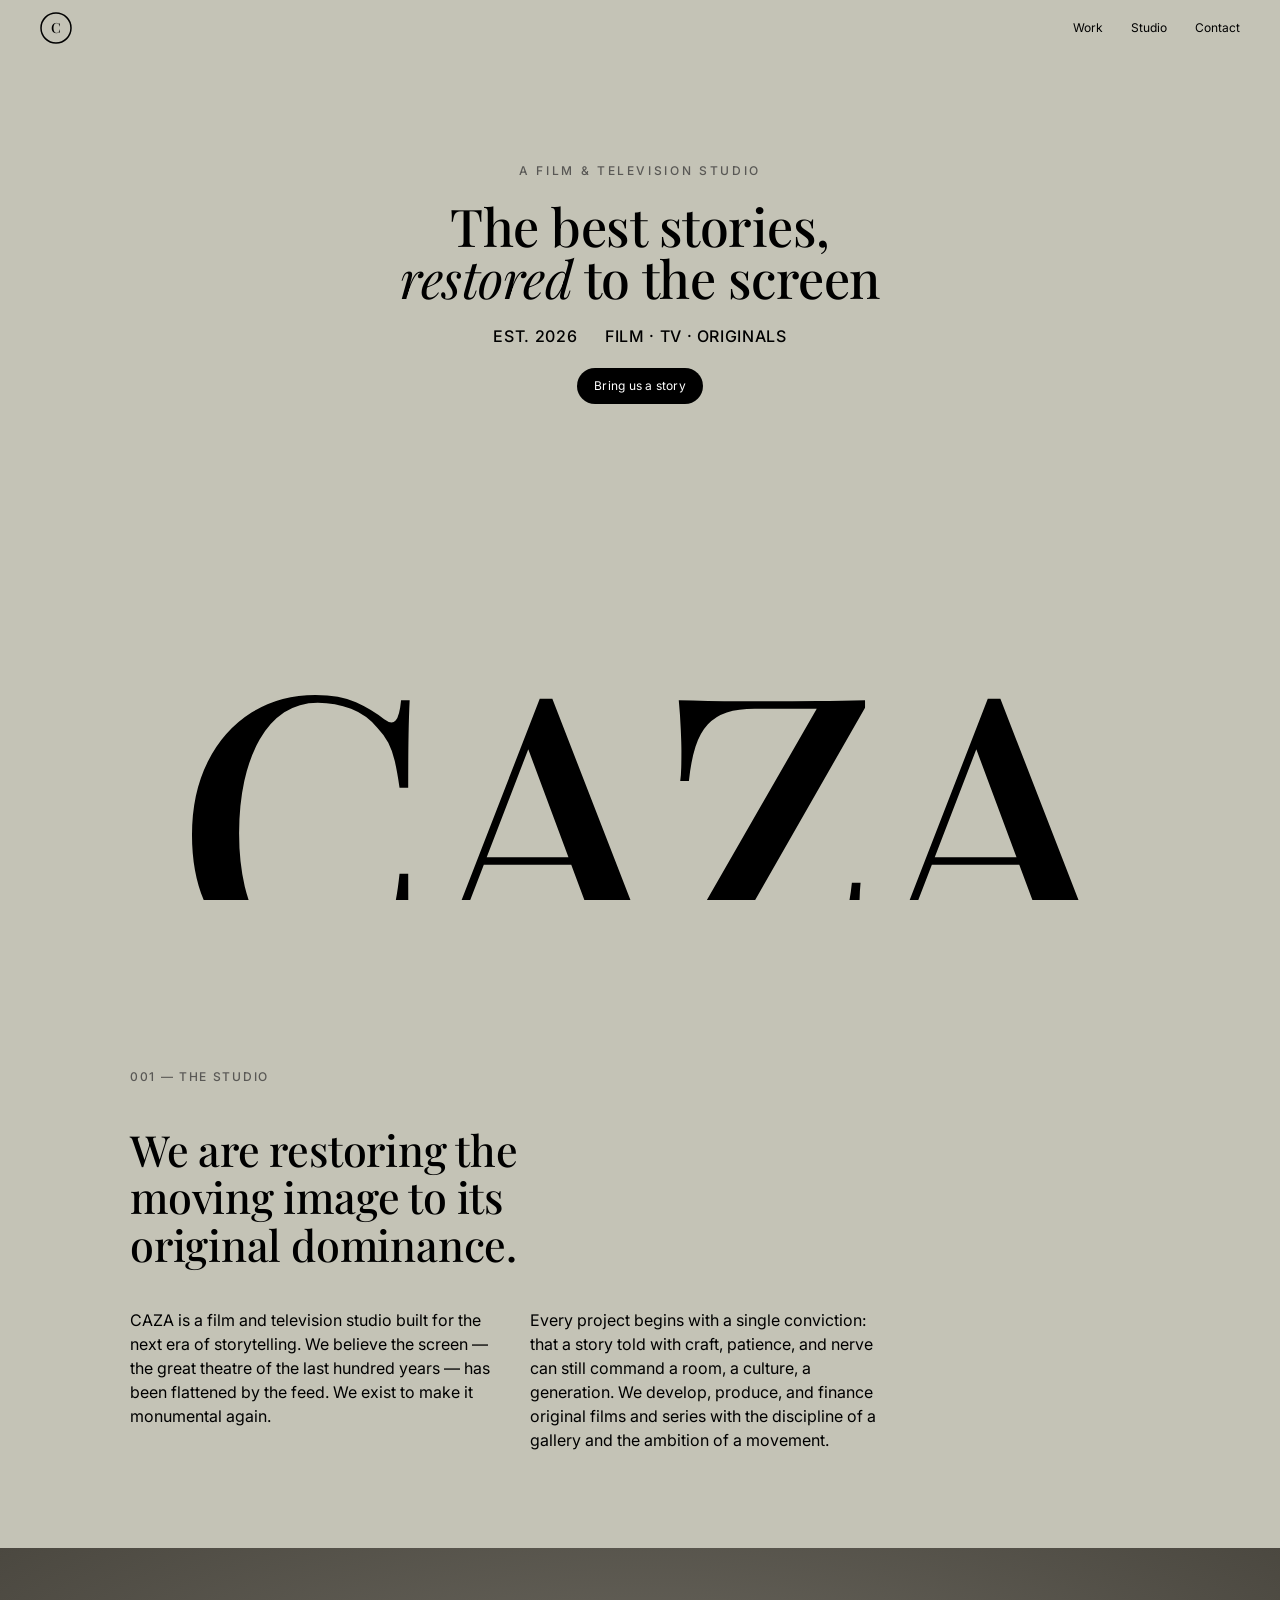
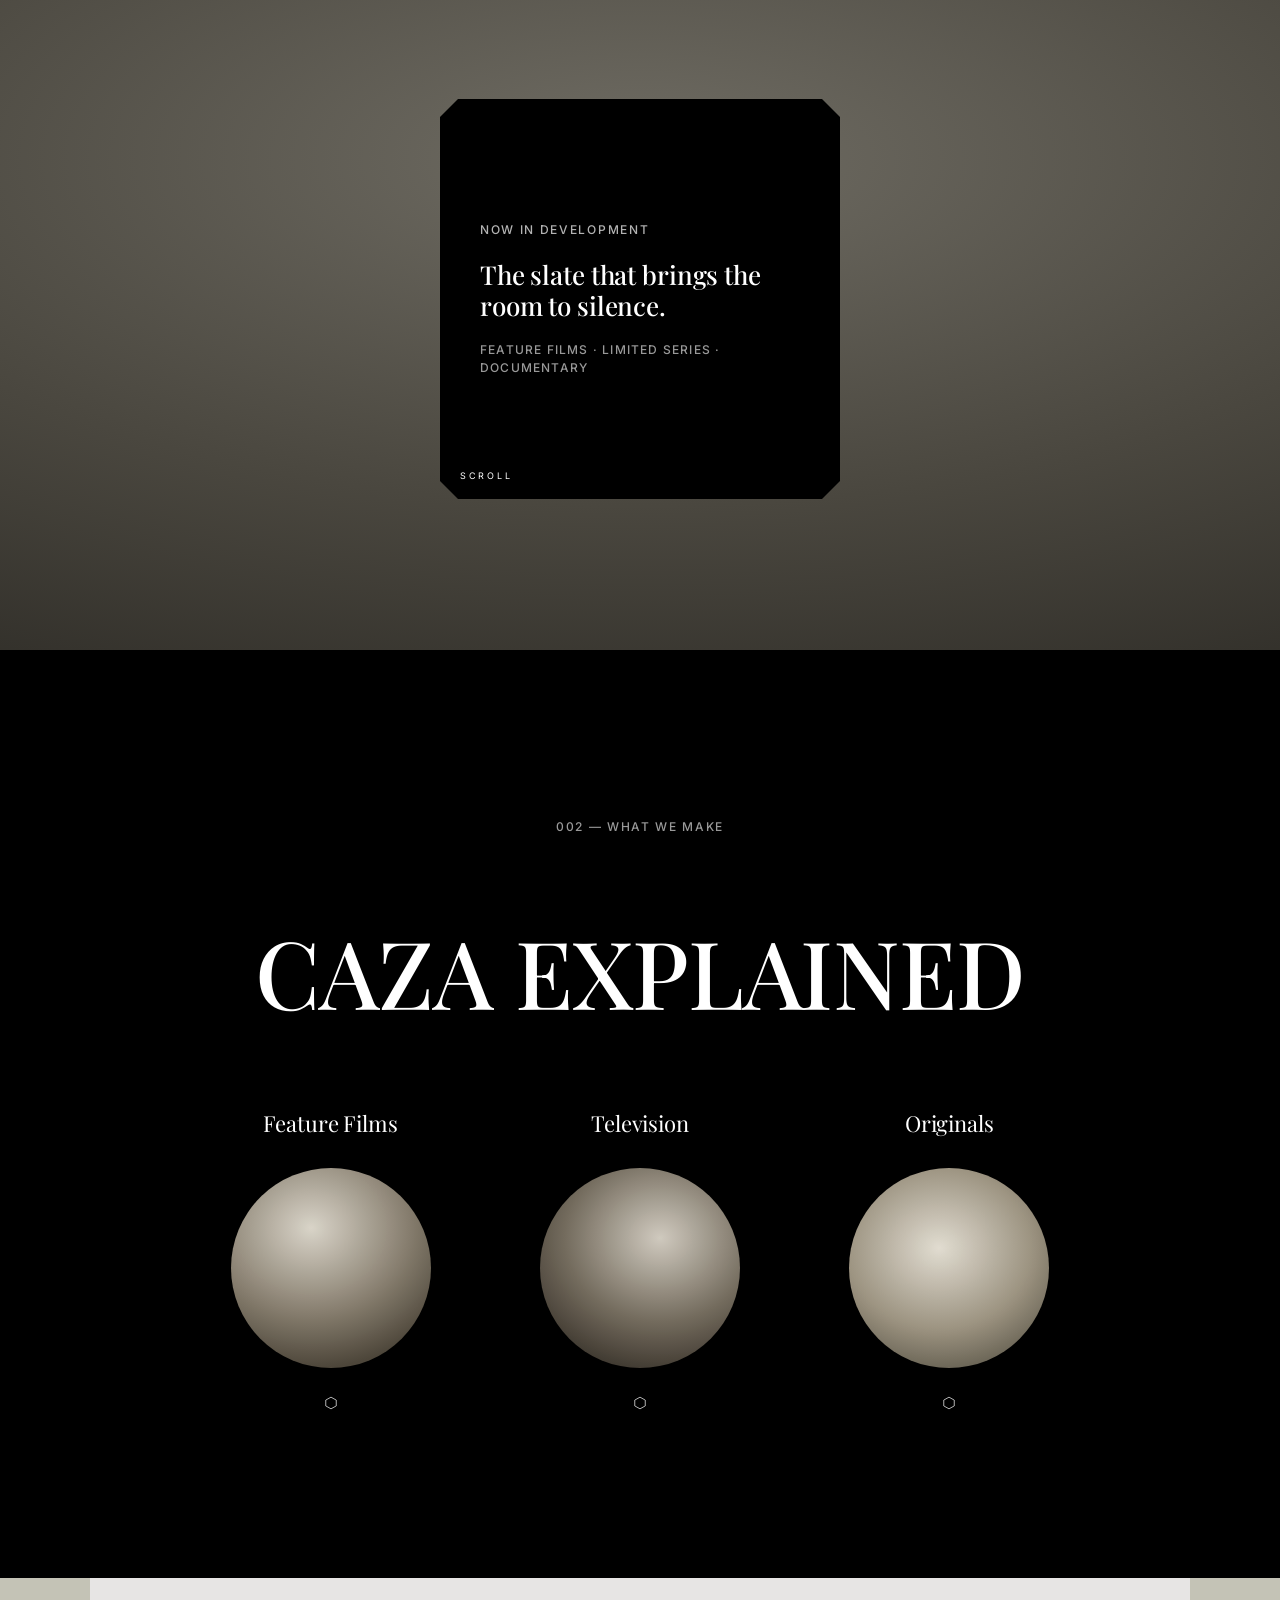
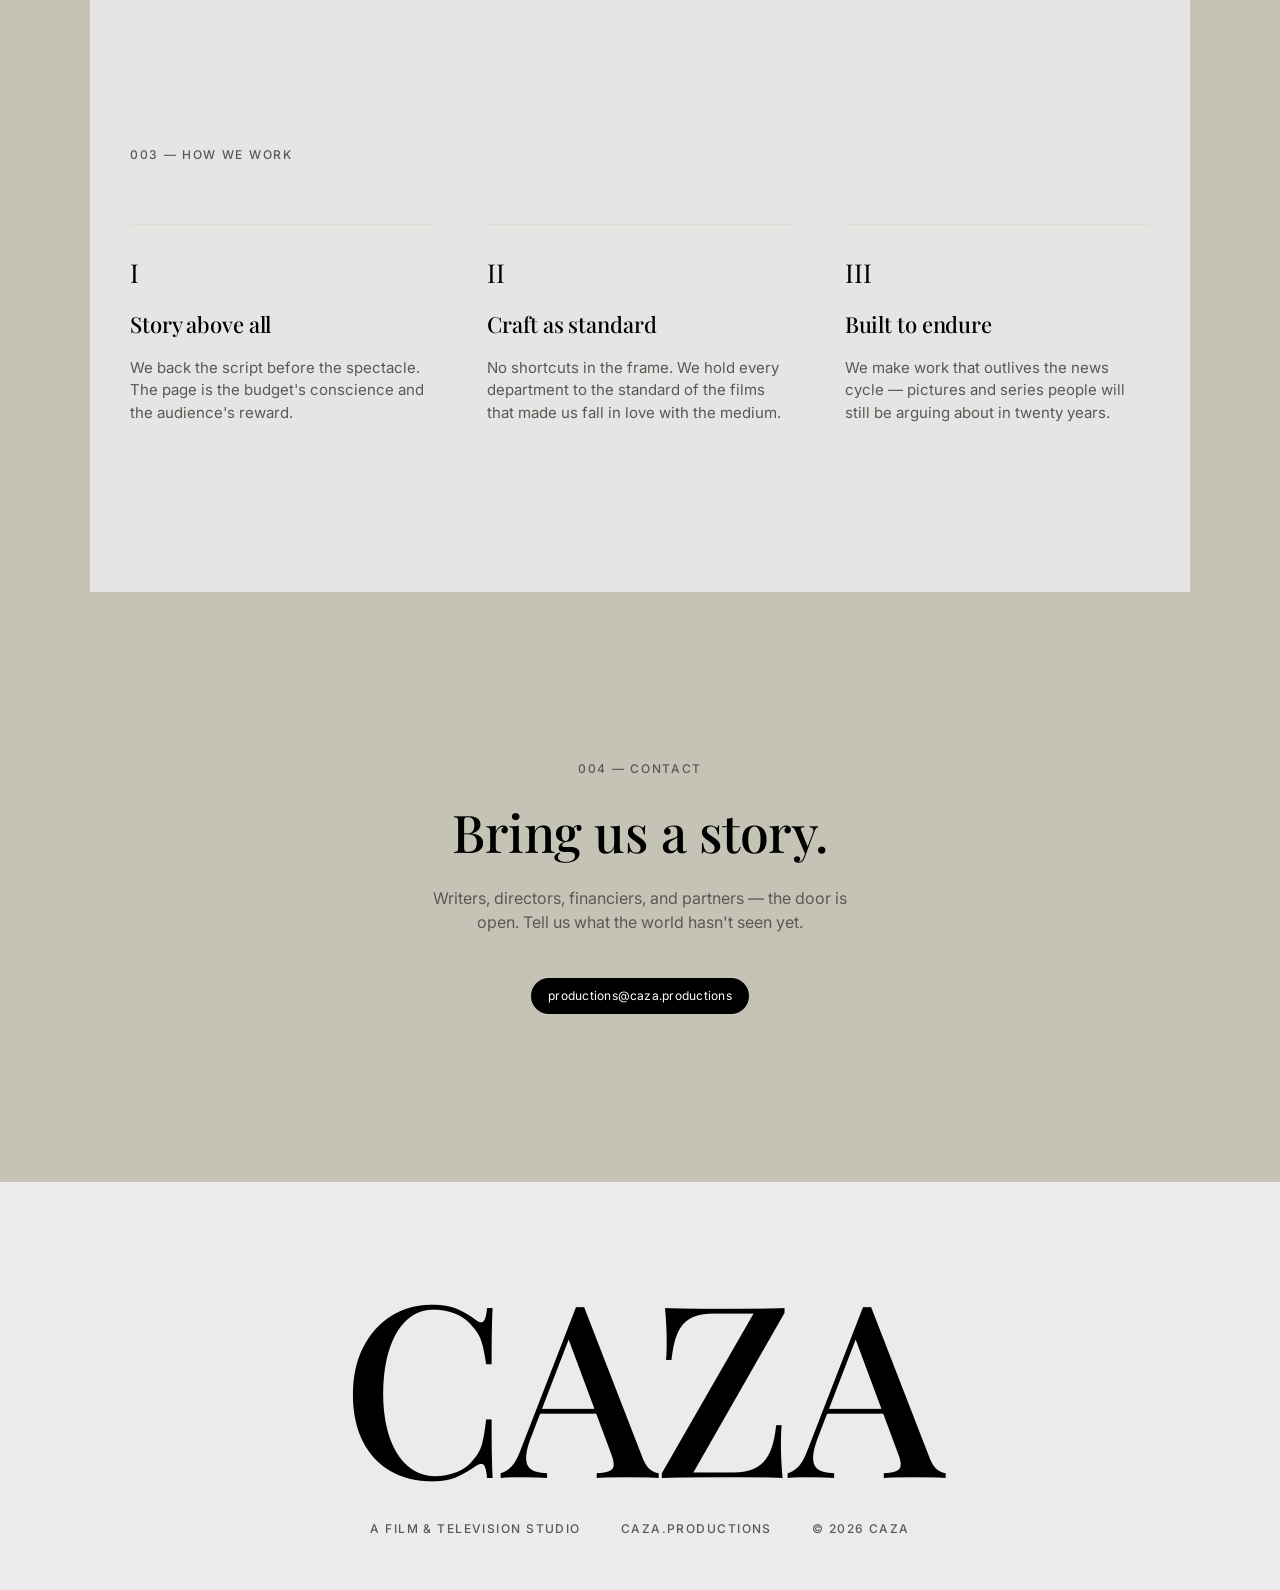
==== index.html @ cc5bd360 "Build CAZA studio website on the Structured design system A single-page static site for the film & t" ====
<!DOCTYPE html>
<html lang="en">
<head>
  <meta charset="UTF-8" />
  <meta name="viewport" content="width=device-width, initial-scale=1.0" />
  <title>CAZA — A Film &amp; Television Studio</title>
  <meta name="description" content="CAZA is a film and television studio telling the best stories and restoring the moving image to its original dominance." />
  <link rel="preconnect" href="https://fonts.googleapis.com" />
  <link rel="preconnect" href="https://fonts.gstatic.com" crossorigin />
  <link href="https://fonts.googleapis.com/css2?family=Playfair+Display:ital,wght@0,400;0,500;0,600;1,400;1,500&family=Inter:wght@400;500&display=swap" rel="stylesheet" />
  <link rel="stylesheet" href="styles.css" />
</head>
<body>
  <!-- ─────────────────────────  HEADER  ───────────────────────── -->
  <header class="header">
    <a class="logo-mark" href="#top" aria-label="CAZA home">
      <svg viewBox="0 0 32 32" width="32" height="32" aria-hidden="true">
        <circle cx="16" cy="16" r="15" fill="none" stroke="currentColor" stroke-width="1.5" />
        <text x="16" y="21" text-anchor="middle" class="logo-letter">C</text>
      </svg>
    </a>
    <nav class="header-nav">
      <a href="#work" class="ghost-link">Work</a>
      <a href="#studio" class="ghost-link">Studio</a>
      <a href="#contact" class="ghost-link">Contact</a>
    </nav>
  </header>

  <!-- ─────────────────────────  HERO  ───────────────────────── -->
  <section class="hero" id="top">
    <div class="hero-cluster">
      <p class="hero-eyebrow">A FILM &amp; TELEVISION STUDIO</p>
      <h1 class="hero-line">The best stories, <em>restored</em> to the screen</h1>
      <div class="stat-row">
        <span class="stat">EST. 2026</span>
        <span class="stat">FILM · TV · ORIGINALS</span>
      </div>
      <a class="pill-button" href="#contact">Bring us a story</a>
    </div>
    <div class="hero-wordmark" aria-hidden="true">CAZA</div>
  </section>

  <!-- ─────────────────────────  MANIFESTO  ───────────────────────── -->
  <section class="manifesto" id="studio">
    <p class="section-label">001 — THE STUDIO</p>
    <h2 class="manifesto-title">We are restoring the moving image to its original dominance.</h2>
    <div class="manifesto-body">
      <p>CAZA is a film and television studio built for the next era of storytelling. We believe the screen — the great theatre of the last hundred years — has been flattened by the feed. We exist to make it monumental again.</p>
      <p>Every project begins with a single conviction: that a story told with craft, patience, and nerve can still command a room, a culture, a generation. We develop, produce, and finance original films and series with the discipline of a gallery and the ambition of a movement.</p>
    </div>
  </section>

  <!-- ─────────────────────────  FLOATING CARD OVER IMAGE  ───────────────────────── -->
  <section class="canvas-section" aria-label="Featured slate">
    <div class="product-card">
      <p class="card-kicker">NOW IN DEVELOPMENT</p>
      <h3 class="card-title">The slate that brings the room to silence.</h3>
      <p class="card-meta">FEATURE FILMS · LIMITED SERIES · DOCUMENTARY</p>
      <span class="card-scroll">SCROLL</span>
    </div>
  </section>

  <!-- ─────────────────────────  DARK FEATURE — WHAT WE DO  ───────────────────────── -->
  <section class="feature" id="work">
    <p class="section-label section-label--light">002 — WHAT WE MAKE</p>
    <h2 class="feature-heading">CAZA EXPLAINED</h2>
    <div class="vignette-grid">
      <article class="vignette">
        <p class="vignette-caption">Feature Films</p>
        <div class="vignette-circle vignette-circle--one"></div>
        <svg class="hex" viewBox="0 0 24 24" aria-hidden="true"><polygon points="12,2 21,7 21,17 12,22 3,17 3,7" fill="none" stroke="currentColor" stroke-width="1.2"/></svg>
      </article>
      <article class="vignette">
        <p class="vignette-caption">Television</p>
        <div class="vignette-circle vignette-circle--two"></div>
        <svg class="hex" viewBox="0 0 24 24" aria-hidden="true"><polygon points="12,2 21,7 21,17 12,22 3,17 3,7" fill="none" stroke="currentColor" stroke-width="1.2"/></svg>
      </article>
      <article class="vignette">
        <p class="vignette-caption">Originals</p>
        <div class="vignette-circle vignette-circle--three"></div>
        <svg class="hex" viewBox="0 0 24 24" aria-hidden="true"><polygon points="12,2 21,7 21,17 12,22 3,17 3,7" fill="none" stroke="currentColor" stroke-width="1.2"/></svg>
      </article>
    </div>
  </section>

  <!-- ─────────────────────────  PRINCIPLES  ───────────────────────── -->
  <section class="principles">
    <p class="section-label">003 — HOW WE WORK</p>
    <div class="principle-list">
      <div class="principle">
        <span class="principle-index">I</span>
        <h3 class="principle-title">Story above all</h3>
        <p class="principle-text">We back the script before the spectacle. The page is the budget's conscience and the audience's reward.</p>
      </div>
      <div class="principle">
        <span class="principle-index">II</span>
        <h3 class="principle-title">Craft as standard</h3>
        <p class="principle-text">No shortcuts in the frame. We hold every department to the standard of the films that made us fall in love with the medium.</p>
      </div>
      <div class="principle">
        <span class="principle-index">III</span>
        <h3 class="principle-title">Built to endure</h3>
        <p class="principle-text">We make work that outlives the news cycle — pictures and series people will still be arguing about in twenty years.</p>
      </div>
    </div>
  </section>

  <!-- ─────────────────────────  CONTACT  ───────────────────────── -->
  <section class="contact" id="contact">
    <p class="section-label">004 — CONTACT</p>
    <h2 class="contact-title">Bring us a story.</h2>
    <p class="contact-text">Writers, directors, financiers, and partners — the door is open. Tell us what the world hasn't seen yet.</p>
    <a class="pill-button" href="mailto:productions@caza.productions">productions@caza.productions</a>
  </section>

  <!-- ─────────────────────────  FOOTER  ───────────────────────── -->
  <footer class="footer">
    <div class="footer-mark">CAZA</div>
    <div class="footer-meta">
      <span>A FILM &amp; TELEVISION STUDIO</span>
      <span>caza.productions</span>
      <span>© 2026 CAZA</span>
    </div>
  </footer>
</body>
</html>
---- styles.css ----
/* ═══════════════════════════════════════════════════════════════
   CAZA — Structured design system
   Renaissance gallery on putty paper
   ═══════════════════════════════════════════════════════════════ */

:root {
  /* Colors */
  --color-putty: #c4c3b6;
  --color-ink: #000000;
  --color-bone: #e7e5e4;
  --color-chalk: #ebebeb;
  --color-vellum: #dfdcd5;
  --color-graphite: #595855;
  --color-ash: #808080;
  --color-paper: #ffffff;

  /* Fonts — Davinci (serif) substituted by Playfair Display,
     Helvetica Now (grotesk) substituted by Inter */
  --font-davinci: 'Playfair Display', Canela, 'Tiempos Headline', Georgia, serif;
  --font-helvetica-now: 'Inter', 'Helvetica Neue', Helvetica, Arial, sans-serif;

  /* Type scale */
  --text-body-sm: 15px;
  --text-subheading: 22px;
  --text-heading-sm: 26px;
  --text-heading: 43px;
  --text-heading-lg: 52px;
  --text-display: 374px;

  /* Spacing */
  --spacing-16: 16px;
  --spacing-20: 20px;
  --spacing-28: 28px;
  --spacing-32: 32px;
  --spacing-40: 40px;
  --spacing-52: 52px;
  --spacing-60: 60px;
  --spacing-96: 96px;
  --spacing-168: 168px;

  /* Layout */
  --section-gap: 80px;
  --card-padding: 24px;

  /* Radius */
  --radius-sm: 2px;
  --radius-lg: 9px;
  --radius-buttons: 28.8px;
}

/* ───────────────────────────  RESET  ─────────────────────────── */
*,
*::before,
*::after { box-sizing: border-box; }

html { scroll-behavior: smooth; }

body {
  margin: 0;
  background: var(--color-putty);
  color: var(--color-ink);
  font-family: var(--font-helvetica-now);
  font-size: var(--text-body-sm);
  line-height: 1.5;
  -webkit-font-smoothing: antialiased;
  text-rendering: optimizeLegibility;
  overflow-x: hidden;
}

h1, h2, h3, p { margin: 0; }
a { color: inherit; }

/* ───────────────────  SHARED LABELS / BUTTONS  ─────────────────── */
.section-label {
  font-family: var(--font-helvetica-now);
  font-size: 12px;
  font-weight: 500;
  letter-spacing: 0.14em;
  text-transform: uppercase;
  color: var(--color-graphite);
}
.section-label--light { color: var(--color-paper); opacity: 0.6; }

.pill-button {
  display: inline-block;
  background: var(--color-ink);
  color: var(--color-paper);
  font-family: var(--font-helvetica-now);
  font-size: 12px;
  font-weight: 400;
  letter-spacing: 0.02em;
  text-decoration: none;
  padding: 9px 17px;
  border-radius: var(--radius-buttons);
  transition: opacity 0.2s ease;
}
.pill-button:hover { opacity: 0.82; }

.ghost-link {
  font-family: var(--font-helvetica-now);
  font-size: 12px;
  font-weight: 400;
  text-decoration: none;
  border-radius: var(--radius-sm);
}
.ghost-link:hover { text-decoration: underline; }

/* ───────────────────────────  HEADER  ─────────────────────────── */
.header {
  position: absolute;
  top: 0; left: 0; right: 0;
  z-index: 10;
  height: 40px;
  display: flex;
  align-items: center;
  justify-content: space-between;
  padding: var(--spacing-28) var(--spacing-40);
}
.logo-mark { display: inline-flex; color: var(--color-ink); }
.logo-letter {
  font-family: var(--font-davinci);
  font-size: 14px;
  font-weight: 500;
  fill: currentColor;
}
.header-nav { display: flex; gap: var(--spacing-28); }

/* ───────────────────────────  HERO  ─────────────────────────── */
.hero {
  position: relative;
  min-height: 100vh;
  background: var(--color-putty);
  display: flex;
  flex-direction: column;
  align-items: center;
  justify-content: flex-start;
  overflow: hidden;
}
.hero-cluster {
  margin-top: clamp(120px, 18vh, 220px);
  display: flex;
  flex-direction: column;
  align-items: center;
  text-align: center;
  gap: var(--spacing-20);
  z-index: 2;
  padding: 0 var(--spacing-20);
}
.hero-eyebrow {
  font-size: 12px;
  font-weight: 500;
  letter-spacing: 0.22em;
  color: var(--color-graphite);
}
.hero-line {
  font-family: var(--font-davinci);
  font-weight: 500;
  font-size: var(--text-heading-lg);
  line-height: 1;
  letter-spacing: -0.47px;
  max-width: 16ch;
}
.hero-line em { font-style: italic; font-weight: 400; }
.stat-row { display: flex; gap: var(--spacing-28); }
.stat {
  font-size: 16px;
  font-weight: 500;
  letter-spacing: 0.04em;
}

/* The signature monumental wordmark — cropped at the viewport edges */
.hero-wordmark {
  position: absolute;
  bottom: -0.18em;
  left: 50%;
  transform: translateX(-50%);
  font-family: var(--font-davinci);
  font-weight: 500;
  font-size: clamp(120px, 34vw, 374px);
  line-height: 0.84;
  letter-spacing: -0.02em;
  color: var(--color-ink);
  white-space: nowrap;
  pointer-events: none;
  z-index: 1;
}

/* ───────────────────────────  MANIFESTO  ─────────────────────────── */
.manifesto {
  background: var(--color-putty);
  padding: var(--spacing-168) var(--spacing-40) var(--spacing-96);
  display: flex;
  flex-direction: column;
  gap: var(--spacing-40);
  max-width: 1100px;
  margin: 0 auto;
}
.manifesto-title {
  font-family: var(--font-davinci);
  font-weight: 500;
  font-size: var(--text-heading);
  line-height: 1.1;
  letter-spacing: -0.215px;
  max-width: 18ch;
}
.manifesto-body {
  display: grid;
  grid-template-columns: repeat(2, 1fr);
  gap: var(--spacing-40);
  max-width: 760px;
}
.manifesto-body p { font-size: 16px; line-height: 1.5; }

/* ───────────────────  FLOATING CARD OVER CANVAS  ─────────────────── */
.canvas-section {
  position: relative;
  min-height: 78vh;
  display: flex;
  align-items: center;
  justify-content: center;
  /* Classical-painting atmosphere — warm graphite canvas tones, flat */
  background:
    radial-gradient(120% 90% at 50% 30%, #6f6c63 0%, #4a473f 55%, #2c2a25 100%);
  padding: var(--spacing-96) var(--spacing-20);
}
.product-card {
  position: relative;
  width: min(400px, 86vw);
  aspect-ratio: 1 / 1;
  background: var(--color-ink);
  color: var(--color-paper);
  border-radius: var(--radius-lg);
  /* notched / hexagonal corner cuts */
  clip-path: polygon(
    18px 0, calc(100% - 18px) 0, 100% 18px,
    100% calc(100% - 18px), calc(100% - 18px) 100%,
    18px 100%, 0 calc(100% - 18px), 0 18px
  );
  padding: var(--spacing-40);
  display: flex;
  flex-direction: column;
  justify-content: center;
  gap: var(--spacing-20);
}
.card-kicker {
  font-size: 12px;
  font-weight: 500;
  letter-spacing: 0.14em;
  text-transform: uppercase;
  opacity: 0.7;
}
.card-title {
  font-family: var(--font-davinci);
  font-weight: 500;
  font-size: var(--text-heading-sm);
  line-height: 1.2;
  letter-spacing: -0.13px;
}
.card-meta {
  font-size: 12px;
  font-weight: 500;
  letter-spacing: 0.1em;
  opacity: 0.6;
}
.card-scroll {
  position: absolute;
  left: var(--spacing-20);
  bottom: var(--spacing-16);
  font-size: 9px;
  font-weight: 400;
  letter-spacing: 0.3em;
}

/* ───────────────────────  DARK FEATURE  ─────────────────────── */
.feature {
  background: var(--color-ink);
  color: var(--color-paper);
  padding: var(--spacing-168) var(--spacing-40);
  display: flex;
  flex-direction: column;
  align-items: center;
  gap: var(--spacing-96);
}
.feature-heading {
  font-family: var(--font-davinci);
  font-weight: 500;
  font-size: clamp(56px, 9vw, 94px);
  line-height: 0.84;
  letter-spacing: -0.85px;
  text-align: center;
  color: var(--color-paper);
}
.vignette-grid {
  display: grid;
  grid-template-columns: repeat(3, 1fr);
  gap: var(--spacing-28);
  width: 100%;
  max-width: 900px;
}
.vignette {
  display: flex;
  flex-direction: column;
  align-items: center;
  gap: var(--spacing-28);
}
.vignette-caption {
  font-family: var(--font-davinci);
  font-weight: 400;
  font-size: var(--text-subheading);
  letter-spacing: -0.11px;
}
.vignette-circle {
  width: 200px;
  height: 200px;
  max-width: 56vw;
  border-radius: 50%;
  background-color: var(--color-ash);
  background-size: cover;
  background-position: center;
  filter: grayscale(0.2) contrast(1.02);
}
/* Classical-painting tonal fills (flat reproductions, no real photos) */
.vignette-circle--one {
  background-image: radial-gradient(80% 70% at 40% 30%, #d8d2c4, #8a7f6c 60%, #4f4738);
}
.vignette-circle--two {
  background-image: radial-gradient(80% 70% at 60% 35%, #cfc8ba, #756b5a 60%, #3c352b);
}
.vignette-circle--three {
  background-image: radial-gradient(80% 70% at 45% 40%, #e0dacc, #9b9079 60%, #565041);
}
.hex { width: 14px; height: 14px; color: var(--color-paper); }

/* ───────────────────────────  PRINCIPLES  ─────────────────────────── */
.principles {
  background: var(--color-bone);
  padding: var(--spacing-168) var(--spacing-40);
  display: flex;
  flex-direction: column;
  gap: var(--spacing-60);
  max-width: 1100px;
  margin: 0 auto;
}
.principle-list {
  display: grid;
  grid-template-columns: repeat(3, 1fr);
  gap: var(--spacing-52);
}
.principle {
  display: flex;
  flex-direction: column;
  gap: var(--spacing-16);
  border-top: 1px solid var(--color-vellum);
  padding-top: var(--spacing-28);
}
.principle-index {
  font-family: var(--font-davinci);
  font-weight: 400;
  font-size: var(--text-heading-sm);
}
.principle-title {
  font-family: var(--font-davinci);
  font-weight: 500;
  font-size: var(--text-subheading);
  letter-spacing: -0.11px;
}
.principle-text { font-size: 15px; line-height: 1.5; color: var(--color-graphite); }

/* ───────────────────────────  CONTACT  ─────────────────────────── */
.contact {
  background: var(--color-putty);
  padding: var(--spacing-168) var(--spacing-40);
  display: flex;
  flex-direction: column;
  align-items: center;
  text-align: center;
  gap: var(--spacing-28);
}
.contact-title {
  font-family: var(--font-davinci);
  font-weight: 500;
  font-size: var(--text-heading-lg);
  line-height: 1;
  letter-spacing: -0.47px;
}
.contact-text { font-size: 16px; max-width: 42ch; color: var(--color-graphite); }
.contact .pill-button { margin-top: var(--spacing-16); }

/* ───────────────────────────  FOOTER  ─────────────────────────── */
.footer {
  background: var(--color-chalk);
  padding: var(--spacing-96) var(--spacing-40) var(--spacing-52);
  display: flex;
  flex-direction: column;
  align-items: center;
  gap: var(--spacing-40);
  overflow: hidden;
}
.footer-mark {
  font-family: var(--font-davinci);
  font-weight: 500;
  font-size: clamp(80px, 22vw, 240px);
  line-height: 0.84;
  letter-spacing: -0.02em;
  color: var(--color-ink);
}
.footer-meta {
  display: flex;
  gap: var(--spacing-40);
  flex-wrap: wrap;
  justify-content: center;
  font-size: 12px;
  font-weight: 500;
  letter-spacing: 0.12em;
  text-transform: uppercase;
  color: var(--color-graphite);
}

/* ───────────────────────────  RESPONSIVE  ─────────────────────────── */
@media (max-width: 760px) {
  .header { padding: var(--spacing-20); }
  .header-nav { gap: var(--spacing-16); }
  .manifesto, .feature, .principles, .contact { padding-left: var(--spacing-20); padding-right: var(--spacing-20); }
  .manifesto-body { grid-template-columns: 1fr; }
  .vignette-grid { grid-template-columns: 1fr; gap: var(--spacing-52); }
  .principle-list { grid-template-columns: 1fr; gap: var(--spacing-40); }
  .manifesto { padding-top: var(--spacing-96); }
  .feature, .principles, .contact { padding-top: var(--spacing-96); padding-bottom: var(--spacing-96); }
}
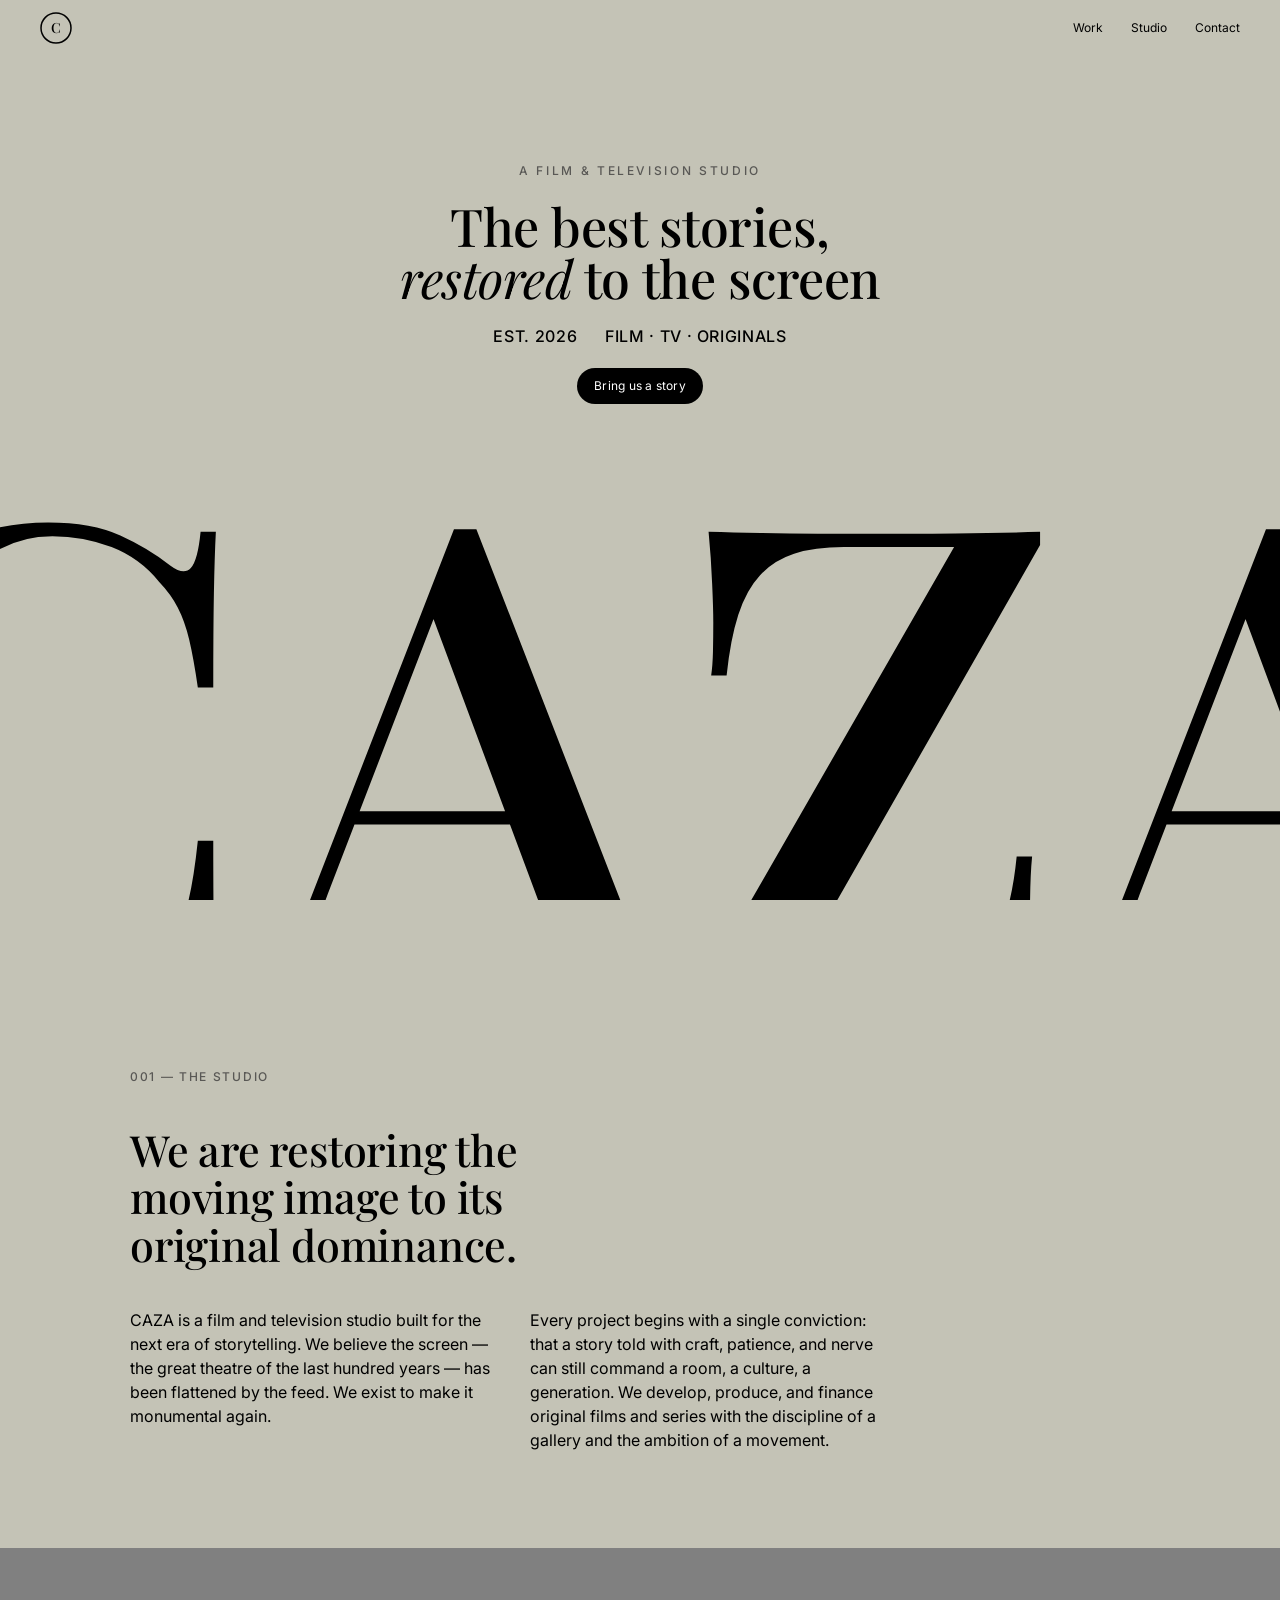
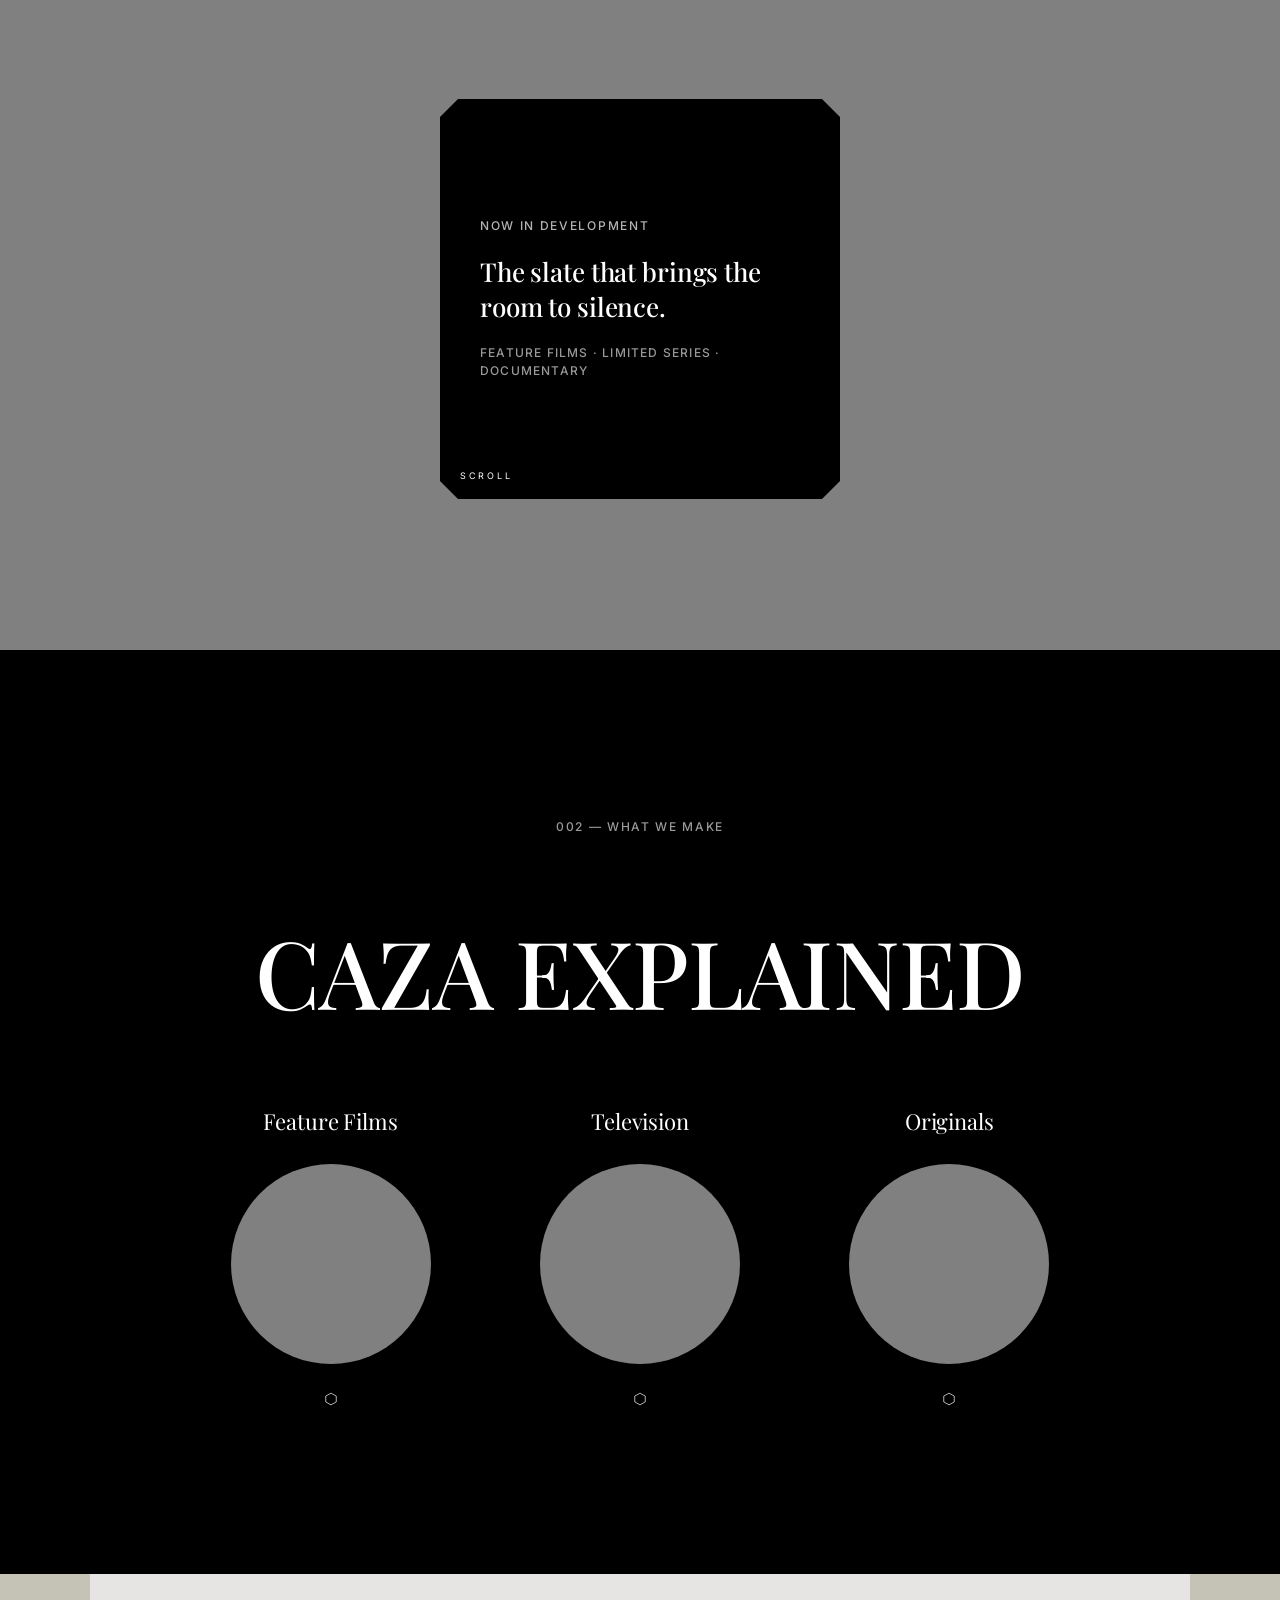
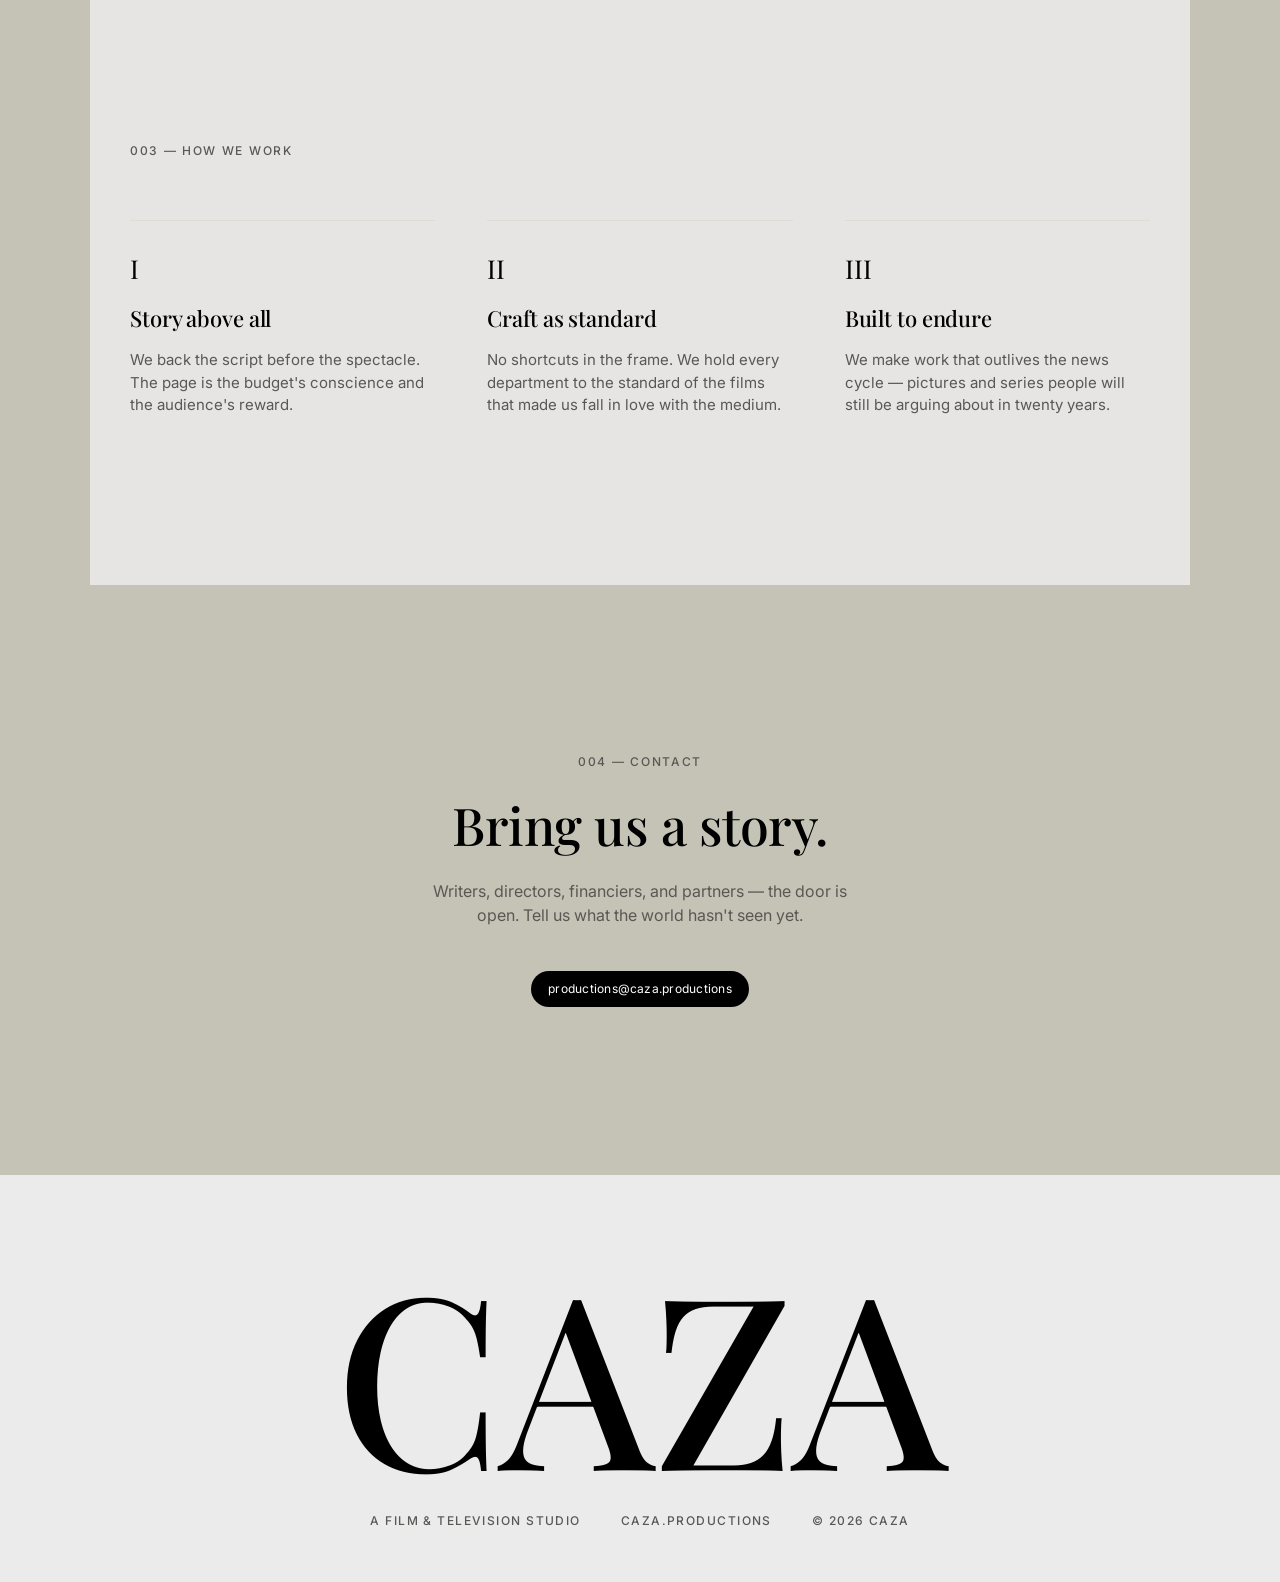
==== commit bccf1d02: "Merge c7cba837f9b250818622077697fea2e7c909f3ca into 717308985b9f17f022574b1df1ef59dc01736dfb" ====
--- a/index.html
+++ b/index.html
@@ -20,8 +20,8 @@
       </svg>
     </a>
     <nav class="header-nav">
-      <a href="#work" class="ghost-link">Work</a>
-      <a href="#studio" class="ghost-link">Studio</a>
+      <a href="work.html" class="ghost-link">Work</a>
+      <a href="studio.html" class="ghost-link">Studio</a>
       <a href="#contact" class="ghost-link">Contact</a>
     </nav>
   </header>
--- a/styles.css
+++ b/styles.css
@@ -1,6 +1,7 @@
 /* ═══════════════════════════════════════════════════════════════
    CAZA — Structured design system
    Renaissance gallery on putty paper
+   Flat surfaces · hard light/dark cuts · no gradients · no shadows
    ═══════════════════════════════════════════════════════════════ */
 
 :root {
@@ -14,59 +15,59 @@
   --color-ash: #808080;
   --color-paper: #ffffff;
 
-  /* Fonts — Davinci (serif) substituted by Playfair Display,
-     Helvetica Now (grotesk) substituted by Inter */
+  /* Fonts — Davinci (serif) → Playfair Display; Helvetica Now (grotesk) → Inter */
   --font-davinci: 'Playfair Display', Canela, 'Tiempos Headline', Georgia, serif;
-  --font-helvetica-now: 'Inter', 'Helvetica Neue', Helvetica, Arial, sans-serif;
-
-  /* Type scale */
-  --text-body-sm: 15px;
-  --text-subheading: 22px;
-  --text-heading-sm: 26px;
-  --text-heading: 43px;
-  --text-heading-lg: 52px;
-  --text-display: 374px;
+  --font-helvetica-now: 'Inter', 'Neue Haas Grotesk', 'Helvetica Neue', Helvetica, Arial, sans-serif;
+
+  /* Type scale (exact spec sizes / line-heights) */
+  --text-body-sm: 15px;       --leading-body-sm: 1.5;
+  --text-subheading: 22px;    --leading-subheading: 1.33;
+  --text-heading-sm: 26px;    --leading-heading-sm: 1.33;
+  --text-heading: 43px;       --leading-heading: 1.1;
+  --text-heading-lg: 52px;    --leading-heading-lg: 1;
+  --text-display: 374px;      --leading-display: 0.84;
+
+  /* Tracking tiers — em-based so they hit the exact px target at every size.
+     -0.009em → -3.37px @374, -0.85px @94, -0.47px @52
+     -0.005em → -0.215px @43, -0.13px @26, -0.11px @22 */
+  --tracking-tight: -0.009em;
+  --tracking-mid: -0.005em;
+  --tracking-fine: -0.001em;
+
+  /* Weights */
+  --weight-regular: 400;
+  --weight-medium: 500;
 
   /* Spacing */
-  --spacing-16: 16px;
-  --spacing-20: 20px;
-  --spacing-28: 28px;
-  --spacing-32: 32px;
-  --spacing-40: 40px;
-  --spacing-52: 52px;
-  --spacing-60: 60px;
-  --spacing-96: 96px;
-  --spacing-168: 168px;
+  --spacing-4: 4px;   --spacing-16: 16px; --spacing-20: 20px; --spacing-28: 28px;
+  --spacing-32: 32px; --spacing-36: 36px; --spacing-40: 40px; --spacing-52: 52px;
+  --spacing-60: 60px; --spacing-96: 96px; --spacing-168: 168px;
 
   /* Layout */
   --section-gap: 80px;
   --card-padding: 24px;
+  --element-gap: 6px;
 
   /* Radius */
-  --radius-sm: 2px;
-  --radius-lg: 9px;
+  --radius-links: 2px;
+  --radius-cards: 9px;
   --radius-buttons: 28.8px;
 }
 
 /* ───────────────────────────  RESET  ─────────────────────────── */
-*,
-*::before,
-*::after { box-sizing: border-box; }
-
+*, *::before, *::after { box-sizing: border-box; }
 html { scroll-behavior: smooth; }
-
 body {
   margin: 0;
   background: var(--color-putty);
   color: var(--color-ink);
   font-family: var(--font-helvetica-now);
   font-size: var(--text-body-sm);
-  line-height: 1.5;
+  line-height: var(--leading-body-sm);
   -webkit-font-smoothing: antialiased;
   text-rendering: optimizeLegibility;
   overflow-x: hidden;
 }
-
 h1, h2, h3, p { margin: 0; }
 a { color: inherit; }
 
@@ -74,38 +75,44 @@
 .section-label {
   font-family: var(--font-helvetica-now);
   font-size: 12px;
-  font-weight: 500;
+  font-weight: var(--weight-medium);
   letter-spacing: 0.14em;
   text-transform: uppercase;
   color: var(--color-graphite);
 }
 .section-label--light { color: var(--color-paper); opacity: 0.6; }
 
+/* Pill Action Button — filled black pill, white text, compact capsule */
 .pill-button {
   display: inline-block;
   background: var(--color-ink);
   color: var(--color-paper);
   font-family: var(--font-helvetica-now);
   font-size: 12px;
-  font-weight: 400;
+  font-weight: var(--weight-regular);
   letter-spacing: 0.02em;
   text-decoration: none;
   padding: 9px 17px;
   border-radius: var(--radius-buttons);
+  border: none;
   transition: opacity 0.2s ease;
 }
 .pill-button:hover { opacity: 0.82; }
-
+.pill-button--invert { background: var(--color-paper); color: var(--color-ink); }
+
+/* Ghost Text Link — text only, underline on hover */
 .ghost-link {
   font-family: var(--font-helvetica-now);
   font-size: 12px;
-  font-weight: 400;
+  font-weight: var(--weight-regular);
   text-decoration: none;
-  border-radius: var(--radius-sm);
+  border-radius: var(--radius-links);
 }
 .ghost-link:hover { text-decoration: underline; }
+.ghost-link--active { text-decoration: underline; text-underline-offset: 3px; }
 
 /* ───────────────────────────  HEADER  ─────────────────────────── */
+/* Minimal: logo mark left, single cluster of text links right. No menu bar. */
 .header {
   position: absolute;
   top: 0; left: 0; right: 0;
@@ -117,12 +124,7 @@
   padding: var(--spacing-28) var(--spacing-40);
 }
 .logo-mark { display: inline-flex; color: var(--color-ink); }
-.logo-letter {
-  font-family: var(--font-davinci);
-  font-size: 14px;
-  font-weight: 500;
-  fill: currentColor;
-}
+.logo-letter { font-family: var(--font-davinci); font-size: 14px; font-weight: var(--weight-medium); fill: currentColor; }
 .header-nav { display: flex; gap: var(--spacing-28); }
 
 /* ───────────────────────────  HERO  ─────────────────────────── */
@@ -148,37 +150,37 @@
 }
 .hero-eyebrow {
   font-size: 12px;
-  font-weight: 500;
+  font-weight: var(--weight-medium);
   letter-spacing: 0.22em;
+  text-transform: uppercase;
   color: var(--color-graphite);
 }
+/* Sub-heading serif moment — 52px heading-lg */
 .hero-line {
   font-family: var(--font-davinci);
-  font-weight: 500;
-  font-size: var(--text-heading-lg);
-  line-height: 1;
-  letter-spacing: -0.47px;
+  font-weight: var(--weight-medium);
+  font-size: clamp(34px, 6vw, var(--text-heading-lg));
+  line-height: var(--leading-heading-lg);
+  letter-spacing: var(--tracking-tight);
   max-width: 16ch;
 }
-.hero-line em { font-style: italic; font-weight: 400; }
+.hero-line em { font-style: italic; font-weight: var(--weight-regular); }
 .stat-row { display: flex; gap: var(--spacing-28); }
-.stat {
-  font-size: 16px;
-  font-weight: 500;
-  letter-spacing: 0.04em;
-}
-
-/* The signature monumental wordmark — cropped at the viewport edges */
+.stat { font-size: 16px; font-weight: var(--weight-medium); letter-spacing: 0.04em; }
+
+/* Hero Wordmark — the signature 374px serif, cropped at the viewport edges */
 .hero-wordmark {
   position: absolute;
-  bottom: -0.18em;
+  bottom: -0.16em;
   left: 50%;
   transform: translateX(-50%);
   font-family: var(--font-davinci);
-  font-weight: 500;
-  font-size: clamp(120px, 34vw, 374px);
-  line-height: 0.84;
-  letter-spacing: -0.02em;
+  font-weight: var(--weight-medium);
+  /* "CAZA" is only 4 glyphs — it must be sized much larger than a 10-letter
+     word to crop at the viewport edges and "feel larger than the screen". */
+  font-size: clamp(160px, 52vw, 760px);
+  line-height: var(--leading-display);
+  letter-spacing: var(--tracking-tight);
   color: var(--color-ink);
   white-space: nowrap;
   pointer-events: none;
@@ -197,10 +199,10 @@
 }
 .manifesto-title {
   font-family: var(--font-davinci);
-  font-weight: 500;
+  font-weight: var(--weight-medium);
   font-size: var(--text-heading);
-  line-height: 1.1;
-  letter-spacing: -0.215px;
+  line-height: var(--leading-heading);
+  letter-spacing: var(--tracking-mid);
   max-width: 18ch;
 }
 .manifesto-body {
@@ -209,28 +211,30 @@
   gap: var(--spacing-40);
   max-width: 760px;
 }
-.manifesto-body p { font-size: 16px; line-height: 1.5; }
-
-/* ───────────────────  FLOATING CARD OVER CANVAS  ─────────────────── */
+.manifesto-body p { font-size: 16px; line-height: var(--leading-body-sm); }
+
+/* ─────────────  FLOATING CARD OVER CLASSICAL PAINTING PANEL  ───────────── */
+/* Full-bleed image panel — classical painting; flat Ash shows if it fails to load */
 .canvas-section {
   position: relative;
   min-height: 78vh;
   display: flex;
   align-items: center;
   justify-content: center;
-  /* Classical-painting atmosphere — warm graphite canvas tones, flat */
-  background:
-    radial-gradient(120% 90% at 50% 30%, #6f6c63 0%, #4a473f 55%, #2c2a25 100%);
+  background-color: var(--color-ash);
+  background-image: url("https://commons.wikimedia.org/wiki/Special:FilePath/El%20Greco%20-%20View%20of%20Toledo%20-%20Google%20Art%20Project.jpg?width=1600");
+  background-size: cover;
+  background-position: center;
   padding: var(--spacing-96) var(--spacing-20);
 }
+/* Notched Product Card — geometric corner cuts, flat black, 9px primary edges */
 .product-card {
   position: relative;
   width: min(400px, 86vw);
   aspect-ratio: 1 / 1;
   background: var(--color-ink);
   color: var(--color-paper);
-  border-radius: var(--radius-lg);
-  /* notched / hexagonal corner cuts */
+  border-radius: var(--radius-cards);
   clip-path: polygon(
     18px 0, calc(100% - 18px) 0, 100% 18px,
     100% calc(100% - 18px), calc(100% - 18px) 100%,
@@ -242,36 +246,25 @@
   justify-content: center;
   gap: var(--spacing-20);
 }
-.card-kicker {
-  font-size: 12px;
-  font-weight: 500;
-  letter-spacing: 0.14em;
-  text-transform: uppercase;
-  opacity: 0.7;
-}
+.card-kicker { font-size: 12px; font-weight: var(--weight-medium); letter-spacing: 0.14em; text-transform: uppercase; opacity: 0.7; }
 .card-title {
   font-family: var(--font-davinci);
-  font-weight: 500;
+  font-weight: var(--weight-medium);
   font-size: var(--text-heading-sm);
-  line-height: 1.2;
-  letter-spacing: -0.13px;
-}
-.card-meta {
-  font-size: 12px;
-  font-weight: 500;
-  letter-spacing: 0.1em;
-  opacity: 0.6;
-}
+  line-height: var(--leading-heading-sm);
+  letter-spacing: var(--tracking-mid);
+}
+.card-meta { font-size: 12px; font-weight: var(--weight-medium); letter-spacing: 0.1em; opacity: 0.6; }
 .card-scroll {
   position: absolute;
   left: var(--spacing-20);
   bottom: var(--spacing-16);
   font-size: 9px;
-  font-weight: 400;
+  font-weight: var(--weight-regular);
   letter-spacing: 0.3em;
 }
 
-/* ───────────────────────  DARK FEATURE  ─────────────────────── */
+/* ───────────────────────  DARK FEATURE (Ink Room)  ─────────────────────── */
 .feature {
   background: var(--color-ink);
   color: var(--color-paper);
@@ -281,12 +274,13 @@
   align-items: center;
   gap: var(--spacing-96);
 }
+/* Section Header — 94px serif, centered, carved line-height */
 .feature-heading {
   font-family: var(--font-davinci);
-  font-weight: 500;
+  font-weight: var(--weight-medium);
   font-size: clamp(56px, 9vw, 94px);
-  line-height: 0.84;
-  letter-spacing: -0.85px;
+  line-height: var(--leading-display);
+  letter-spacing: var(--tracking-tight);
   text-align: center;
   color: var(--color-paper);
 }
@@ -297,17 +291,14 @@
   width: 100%;
   max-width: 900px;
 }
-.vignette {
-  display: flex;
-  flex-direction: column;
-  align-items: center;
-  gap: var(--spacing-28);
-}
+/* Circular Feature Vignette — serif caption, ~200px circular crop, hex below */
+.vignette { display: flex; flex-direction: column; align-items: center; gap: var(--spacing-28); }
 .vignette-caption {
   font-family: var(--font-davinci);
-  font-weight: 400;
+  font-weight: var(--weight-regular);
   font-size: var(--text-subheading);
-  letter-spacing: -0.11px;
+  line-height: var(--leading-subheading);
+  letter-spacing: var(--tracking-mid);
 }
 .vignette-circle {
   width: 200px;
@@ -317,18 +308,19 @@
   background-color: var(--color-ash);
   background-size: cover;
   background-position: center;
-  filter: grayscale(0.2) contrast(1.02);
-}
-/* Classical-painting tonal fills (flat reproductions, no real photos) */
+}
+/* Circular crops of classical paintings (Ash fallback if a URL 404s) */
 .vignette-circle--one {
-  background-image: radial-gradient(80% 70% at 40% 30%, #d8d2c4, #8a7f6c 60%, #4f4738);
+  background-image: url("https://commons.wikimedia.org/wiki/Special:FilePath/Sandro%20Botticelli%20-%20La%20nascita%20di%20Venere%20-%20Google%20Art%20Project%20-%20edited.jpg?width=500");
 }
 .vignette-circle--two {
-  background-image: radial-gradient(80% 70% at 60% 35%, #cfc8ba, #756b5a 60%, #3c352b);
+  background-image: url("https://commons.wikimedia.org/wiki/Special:FilePath/1665%20Girl%20with%20a%20Pearl%20Earring.jpg?width=500");
 }
 .vignette-circle--three {
-  background-image: radial-gradient(80% 70% at 45% 40%, #e0dacc, #9b9079 60%, #565041);
-}
+  background-image: url("https://commons.wikimedia.org/wiki/Special:FilePath/Canestra%20di%20frutta%20(Caravaggio).jpg?width=500");
+}
+.vignette-name { font-size: 12px; font-weight: var(--weight-medium); letter-spacing: 0.12em; text-transform: uppercase; opacity: 0.6; }
+/* Hexagonal Nav Indicator — ~12px outline, white stroke on dark */
 .hex { width: 14px; height: 14px; color: var(--color-paper); }
 
 /* ───────────────────────────  PRINCIPLES  ─────────────────────────── */
@@ -341,30 +333,23 @@
   max-width: 1100px;
   margin: 0 auto;
 }
-.principle-list {
-  display: grid;
-  grid-template-columns: repeat(3, 1fr);
-  gap: var(--spacing-52);
-}
+.principle-list { display: grid; grid-template-columns: repeat(3, 1fr); gap: var(--spacing-52); }
 .principle {
   display: flex;
   flex-direction: column;
   gap: var(--spacing-16);
-  border-top: 1px solid var(--color-vellum);
+  border-top: 1px solid var(--color-vellum);  /* hairline border */
   padding-top: var(--spacing-28);
 }
-.principle-index {
-  font-family: var(--font-davinci);
-  font-weight: 400;
-  font-size: var(--text-heading-sm);
-}
+.principle-index { font-family: var(--font-davinci); font-weight: var(--weight-regular); font-size: var(--text-heading-sm); }
 .principle-title {
   font-family: var(--font-davinci);
-  font-weight: 500;
+  font-weight: var(--weight-medium);
   font-size: var(--text-subheading);
-  letter-spacing: -0.11px;
-}
-.principle-text { font-size: 15px; line-height: 1.5; color: var(--color-graphite); }
+  line-height: var(--leading-subheading);
+  letter-spacing: var(--tracking-mid);
+}
+.principle-text { font-size: 15px; line-height: var(--leading-body-sm); color: var(--color-graphite); }
 
 /* ───────────────────────────  CONTACT  ─────────────────────────── */
 .contact {
@@ -378,15 +363,104 @@
 }
 .contact-title {
   font-family: var(--font-davinci);
-  font-weight: 500;
+  font-weight: var(--weight-medium);
   font-size: var(--text-heading-lg);
-  line-height: 1;
-  letter-spacing: -0.47px;
+  line-height: var(--leading-heading-lg);
+  letter-spacing: var(--tracking-tight);
 }
 .contact-text { font-size: 16px; max-width: 42ch; color: var(--color-graphite); }
 .contact .pill-button { margin-top: var(--spacing-16); }
 
-/* ───────────────────────────  FOOTER  ─────────────────────────── */
+/* ─────────────  PAGE HEAD (interior pages)  ───────────── */
+.page-head {
+  background: var(--color-putty);
+  padding: clamp(140px, 22vh, 240px) var(--spacing-40) var(--spacing-96);
+  display: flex;
+  flex-direction: column;
+  gap: var(--spacing-28);
+  max-width: 1100px;
+  margin: 0 auto;
+}
+.page-title {
+  font-family: var(--font-davinci);
+  font-weight: var(--weight-medium);
+  font-size: clamp(56px, 10vw, 94px);
+  line-height: var(--leading-display);
+  letter-spacing: var(--tracking-tight);
+}
+.page-lede { font-size: 16px; line-height: var(--leading-body-sm); max-width: 52ch; color: var(--color-graphite); }
+
+/* ─────────────  SLATE / PROJECTS  ───────────── */
+.slate {
+  background: var(--color-bone);
+  padding: var(--spacing-96) var(--spacing-40);
+  display: flex;
+  flex-direction: column;
+  gap: var(--spacing-96);
+}
+.project {
+  display: grid;
+  grid-template-columns: 1fr 1fr;
+  gap: var(--spacing-60);
+  align-items: center;
+  max-width: 1100px;
+  margin: 0 auto;
+  width: 100%;
+}
+.project--reverse .project-art { order: 2; }
+/* Classical painting reproduction — flat Ash placeholder, hairline-free, 9px edge */
+.project-art {
+  aspect-ratio: 4 / 3;
+  border-radius: var(--radius-cards);
+  background-color: var(--color-ash);
+  background-size: cover;
+  background-position: center;
+}
+.project-art--one {
+  background-image: url("https://commons.wikimedia.org/wiki/Special:FilePath/Pieter%20Bruegel%20the%20Elder%20-%20The%20Tower%20of%20Babel%20(Vienna)%20-%20Google%20Art%20Project%20-%20edited.jpg?width=900");
+}
+.project-art--two {
+  background-image: url("https://commons.wikimedia.org/wiki/Special:FilePath/Mona%20Lisa,%20by%20Leonardo%20da%20Vinci,%20from%20C2RMF%20retouched.jpg?width=900");
+}
+.project-art--three {
+  background-image: url("https://commons.wikimedia.org/wiki/Special:FilePath/El%20Greco%20-%20View%20of%20Toledo%20-%20Google%20Art%20Project.jpg?width=900");
+}
+.project-art--four {
+  background-image: url("https://commons.wikimedia.org/wiki/Special:FilePath/Canestra%20di%20frutta%20(Caravaggio).jpg?width=900");
+}
+.project-info { display: flex; flex-direction: column; gap: var(--spacing-16); }
+.project-meta { font-size: 12px; font-weight: var(--weight-medium); letter-spacing: 0.12em; text-transform: uppercase; color: var(--color-graphite); }
+.project-title {
+  font-family: var(--font-davinci);
+  font-weight: var(--weight-medium);
+  font-size: var(--text-heading);
+  line-height: var(--leading-heading);
+  letter-spacing: var(--tracking-mid);
+}
+.project-logline { font-size: 16px; line-height: var(--leading-body-sm); max-width: 46ch; }
+.project-credit { font-size: 12px; font-weight: var(--weight-medium); letter-spacing: 0.08em; text-transform: uppercase; color: var(--color-graphite); }
+
+/* ─────────────  DARK CTA STRIP  ───────────── */
+.strip {
+  background: var(--color-ink);
+  color: var(--color-paper);
+  padding: var(--spacing-168) var(--spacing-40);
+  display: flex;
+  flex-direction: column;
+  align-items: center;
+  gap: var(--spacing-40);
+  text-align: center;
+}
+.strip-title {
+  font-family: var(--font-davinci);
+  font-weight: var(--weight-medium);
+  font-size: var(--text-heading-lg);
+  line-height: var(--leading-heading-lg);
+  letter-spacing: var(--tracking-tight);
+  color: var(--color-paper);
+}
+
+/* ───────────────────────────  FOOTER (Chalk)  ─────────────────────────── */
 .footer {
   background: var(--color-chalk);
   padding: var(--spacing-96) var(--spacing-40) var(--spacing-52);
@@ -398,10 +472,10 @@
 }
 .footer-mark {
   font-family: var(--font-davinci);
-  font-weight: 500;
+  font-weight: var(--weight-medium);
   font-size: clamp(80px, 22vw, 240px);
-  line-height: 0.84;
-  letter-spacing: -0.02em;
+  line-height: var(--leading-display);
+  letter-spacing: var(--tracking-tight);
   color: var(--color-ink);
 }
 .footer-meta {
@@ -410,7 +484,7 @@
   flex-wrap: wrap;
   justify-content: center;
   font-size: 12px;
-  font-weight: 500;
+  font-weight: var(--weight-medium);
   letter-spacing: 0.12em;
   text-transform: uppercase;
   color: var(--color-graphite);
@@ -420,10 +494,13 @@
 @media (max-width: 760px) {
   .header { padding: var(--spacing-20); }
   .header-nav { gap: var(--spacing-16); }
-  .manifesto, .feature, .principles, .contact { padding-left: var(--spacing-20); padding-right: var(--spacing-20); }
+  .manifesto, .feature, .principles, .contact,
+  .page-head, .slate, .strip { padding-left: var(--spacing-20); padding-right: var(--spacing-20); }
   .manifesto-body { grid-template-columns: 1fr; }
   .vignette-grid { grid-template-columns: 1fr; gap: var(--spacing-52); }
   .principle-list { grid-template-columns: 1fr; gap: var(--spacing-40); }
   .manifesto { padding-top: var(--spacing-96); }
-  .feature, .principles, .contact { padding-top: var(--spacing-96); padding-bottom: var(--spacing-96); }
-}
+  .feature, .principles, .contact, .strip { padding-top: var(--spacing-96); padding-bottom: var(--spacing-96); }
+  .project { grid-template-columns: 1fr; gap: var(--spacing-28); }
+  .project--reverse .project-art { order: 0; }
+}
